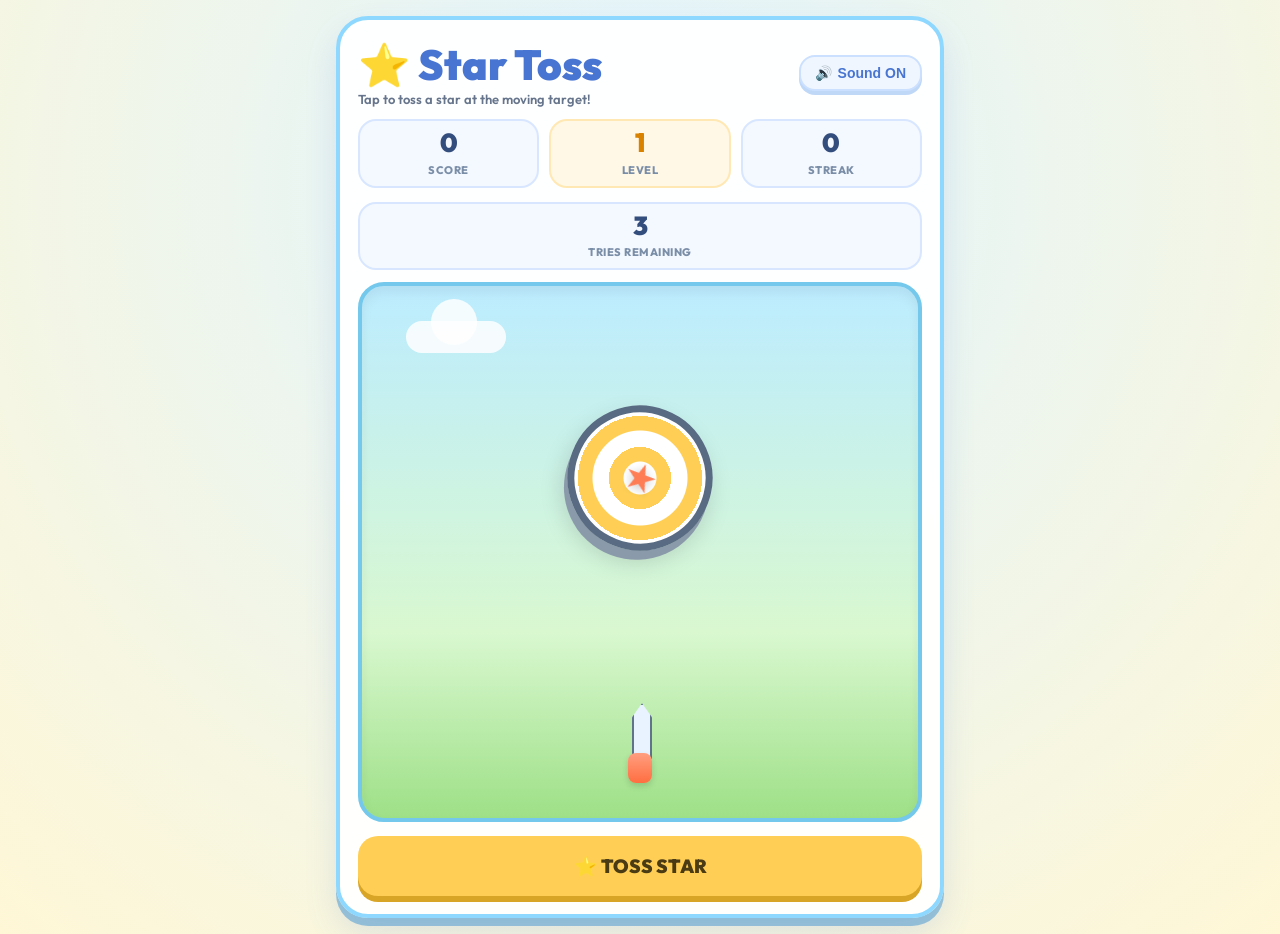
==== index.html @ 5b96fb93 "Add audio effects, background tones, leveling mechanics, and separate code into HTML, CSS, and JS fi" ====
<!DOCTYPE html>
<html lang="en">
<head>
  <meta charset="UTF-8">
  <meta name="viewport" content="width=device-width, initial-scale=1.0, maximum-scale=1.0, user-scalable=no">
  <title>Star Toss - Kids Arcade</title>
  <link rel="stylesheet" href="style.css">
</head>
<body>
  <main class="game">
    <section class="card" aria-label="Star Toss kids arcade game">
      <div class="header-top">
        <div class="title-group">
          <div class="title">⭐ Star Toss</div>
          <div class="subtitle">Tap to toss a star at the moving target!</div>
        </div>
        <button class="audio-btn" id="audioBtn" title="Toggle Sound">
          <span id="audioIcon">🔊</span>
          <span id="audioText">Sound ON</span>
        </button>
      </div>

      <div class="stats-grid">
        <div class="stat">
          <b id="score">0</b>
          <span>SCORE</span>
        </div>
        <div class="stat level-stat">
          <b id="level">1</b>
          <span>LEVEL</span>
        </div>
        <div class="stat">
          <b id="combo">0</b>
          <span>STREAK</span>
        </div>
      </div>

      <div class="stat" style="margin-bottom: 12px;">
        <b id="lives">3</b>
        <span>TRIES REMAINING</span>
      </div>

      <div class="arena" id="arena">
        <div class="cloud"></div>
        <div class="cloud two"></div>
        <div class="message" id="message">
          <h2>Ready? ⭐</h2>
          <p>Tap anywhere or press Space to toss!</p>
        </div>
        <div class="target" id="target" aria-label="Moving star target"></div>
        <div class="projectile" id="projectile"></div>
      </div>

      <div class="controls">
        <button class="btn throw-btn" id="throw">⭐ TOSS STAR</button>
        <button class="btn again-btn hidden" id="again">PLAY AGAIN 🚀</button>
      </div>
    </section>
  </main>

  <script src="script.js"></script>
</body>
</html>
---- style.css ----
@import url('https://fonts.googleapis.com/css2?family=Outfit:wght@400;600;800;900&display=swap');

* {
  box-sizing: border-box;
  -webkit-tap-highlight-color: transparent;
  user-select: none;
}

body {
  margin: 0;
  min-height: 100vh;
  font-family: 'Outfit', -apple-system, BlinkMacSystemFont, "Segoe UI", Roboto, sans-serif;
  background: radial-gradient(circle at 50% 20%, #e0f4ff 0%, #fff7d6 100%);
  display: flex;
  justify-content: center;
  align-items: center;
  color: #24324a;
  overflow-x: hidden;
}

.game {
  width: min(100%, 640px);
  min-height: 100vh;
  padding: 16px;
  display: flex;
  align-items: center;
}

.card {
  width: 100%;
  background: rgba(255, 255, 255, 0.95);
  backdrop-filter: blur(10px);
  border: 4px solid #8ed8ff;
  border-radius: 32px;
  padding: 18px;
  box-shadow: 0 16px 32px rgba(71, 117, 209, 0.15), 0 8px 0 #9bc6d8;
}

.header-top {
  display: flex;
  justify-content: space-between;
  align-items: center;
  margin-bottom: 12px;
}

.title-group {
  display: flex;
  flex-direction: column;
}

.title {
  font-size: clamp(26px, 7vw, 42px);
  font-weight: 900;
  color: #4775d1;
  text-shadow: 0 2px 0 rgba(255, 255, 255, 0.8);
  display: flex;
  align-items: center;
  gap: 8px;
}

.subtitle {
  font-size: 13px;
  font-weight: 600;
  color: #66758c;
}

.audio-btn {
  background: #f0f6ff;
  border: 2px solid #cbe0ff;
  border-radius: 16px;
  padding: 8px 14px;
  font-size: 14px;
  font-weight: 800;
  color: #4775d1;
  cursor: pointer;
  display: flex;
  align-items: center;
  gap: 6px;
  transition: all 0.2s ease;
  box-shadow: 0 4px 0 #c0d8f8;
}

.audio-btn:hover {
  transform: translateY(-1px);
  background: #e4f0ff;
}

.audio-btn:active {
  transform: translateY(2px);
  box-shadow: 0 1px 0 #c0d8f8;
}

.stats-grid {
  display: grid;
  grid-template-columns: repeat(3, 1fr);
  gap: 10px;
  margin-bottom: 14px;
}

.stat {
  background: #f4f8ff;
  border: 2px solid #d8e7ff;
  border-radius: 18px;
  padding: 8px 6px;
  text-align: center;
  transition: transform 0.15s ease;
}

.stat b {
  display: block;
  font-size: clamp(20px, 5vw, 26px);
  font-weight: 900;
  color: #334d7d;
  line-height: 1.1;
}

.stat span {
  font-size: 11px;
  font-weight: 800;
  color: #7b8ea8;
  letter-spacing: 0.5px;
}

.stat.level-stat {
  background: #fff8e6;
  border-color: #ffe8b3;
}
.stat.level-stat b {
  color: #d98200;
}

.arena {
  position: relative;
  overflow: hidden;
  height: min(65vh, 540px);
  min-height: 420px;
  border-radius: 26px;
  background: linear-gradient(180deg, #bcecff 0%, #d9f8d0 65%, #9ee087 100%);
  border: 4px solid #74c8eb;
  touch-action: none;
  box-shadow: inset 0 6px 12px rgba(0, 0, 0, 0.06);
}

.cloud {
  position: absolute;
  background: rgba(255, 255, 255, 0.85);
  border-radius: 50px;
  width: 100px;
  height: 32px;
  top: 35px;
  left: 8%;
  animation: floatCloud 14s infinite linear;
}

.cloud::after {
  content: '';
  position: absolute;
  width: 46px;
  height: 46px;
  border-radius: 50%;
  background: rgba(255, 255, 255, 0.85);
  left: 25px;
  top: -22px;
}

.cloud.two {
  top: 95px;
  left: auto;
  right: -20%;
  transform: scale(0.75);
  animation: floatCloud 20s infinite linear reverse;
}

@keyframes floatCloud {
  0% { transform: translateX(0); }
  50% { transform: translateX(30px); }
  100% { transform: translateX(0); }
}

.target {
  position: absolute;
  width: 145px;
  height: 145px;
  left: 50%;
  top: 36%;
  transform: translate(-50%, -50%);
  border-radius: 50%;
  background: repeating-radial-gradient(circle, #fff 0 16px, #ffcf55 17px 31px);
  border: 7px solid #596b82;
  box-shadow: 0 10px 0 #8a9aab, 0 12px 24px rgba(0,0,0,0.15);
  transition: border-color 0.3s ease;
}

.target::after {
  content: '★';
  position: absolute;
  left: 50%;
  top: 50%;
  transform: translate(-50%, -54%);
  font-size: 38px;
  color: #ff7d55;
  filter: drop-shadow(0 2px 4px rgba(0,0,0,0.2));
}

.projectile {
  position: absolute;
  width: 24px;
  height: 80px;
  left: 50%;
  bottom: 35px;
  transform: translateX(-50%);
  z-index: 5;
  transition: bottom 0.2s cubic-bezier(0.25, 0.9, 0.3, 1);
}

.projectile::before {
  content: '';
  position: absolute;
  top: 0;
  left: 4px;
  width: 16px;
  height: 52px;
  background: #e9f3ff;
  clip-path: polygon(50% 0, 100% 25%, 100% 100%, 0 100%, 0 25%);
  border: 2px solid #60738b;
}

.projectile::after {
  content: '';
  position: absolute;
  bottom: 0;
  left: 0;
  width: 24px;
  height: 30px;
  border-radius: 8px;
  background: linear-gradient(180deg, #ff9e80, #ff6e40);
  box-shadow: 0 3px 6px rgba(0,0,0,0.15);
}

.message {
  position: absolute;
  top: 20%;
  left: 50%;
  transform: translateX(-50%);
  text-align: center;
  width: 90%;
  z-index: 10;
  background: rgba(255, 255, 255, 0.92);
  padding: 16px 20px;
  border-radius: 20px;
  border: 3px solid #74c8eb;
  box-shadow: 0 10px 25px rgba(0,0,0,0.12);
  backdrop-filter: blur(4px);
}

.message h2 {
  font-size: clamp(24px, 6vw, 36px);
  margin: 0;
  color: #4775d1;
  font-weight: 900;
}

.message p {
  font-weight: 700;
  margin: 6px 0 0;
  color: #56667b;
  font-size: 15px;
}

.controls {
  display: flex;
  gap: 12px;
  margin-top: 14px;
}

button.btn {
  flex: 1;
  min-height: 60px;
  border: 0;
  border-radius: 20px;
  font-size: 19px;
  font-weight: 900;
  cursor: pointer;
  transition: all 0.15s ease;
  display: flex;
  align-items: center;
  justify-content: center;
  gap: 8px;
  font-family: inherit;
}

.throw-btn {
  background: #ffcf55;
  color: #4b3b14;
  box-shadow: 0 6px 0 #d9a526;
}

.throw-btn:hover {
  background: #ffd666;
}

.throw-btn:active {
  transform: translateY(3px);
  box-shadow: 0 3px 0 #d9a526;
}

.again-btn {
  background: #62d68d;
  color: #174229;
  box-shadow: 0 6px 0 #41a868;
}

.again-btn:hover {
  background: #73e09d;
}

.again-btn:active {
  transform: translateY(3px);
  box-shadow: 0 3px 0 #41a868;
}

.pop {
  position: absolute;
  font-size: 30px;
  font-weight: 900;
  color: #ff6e40;
  pointer-events: none;
  animation: popAnim 0.7s cubic-bezier(0.18, 0.89, 0.32, 1.28) forwards;
  z-index: 15;
  text-shadow: 0 2px 4px rgba(255,255,255,0.8);
}

.pop.level-up {
  color: #ff9800;
  font-size: 36px;
}

@keyframes popAnim {
  0% { opacity: 1; transform: translate(-50%, -50%) scale(0.5); }
  60% { opacity: 1; transform: translate(-50%, -80px) scale(1.2); }
  100% { opacity: 0; transform: translate(-50%, -120px) scale(1.0); }
}

.flash {
  animation: flashAnim 0.2s ease-out;
}

@keyframes flashAnim {
  0% { filter: brightness(1.8) drop-shadow(0 0 15px #ffe082); transform: translate(-50%, -50%) scale(1.08); }
  100% { filter: brightness(1) scale(1); }
}

.hidden {
  display: none !important;
}

@media (max-width: 420px) {
  .card {
    padding: 12px;
    border-radius: 24px;
  }
  .arena {
    min-height: 380px;
  }
  .target {
    width: 120px;
    height: 120px;
  }
  button.btn {
    min-height: 54px;
    font-size: 17px;
  }
}
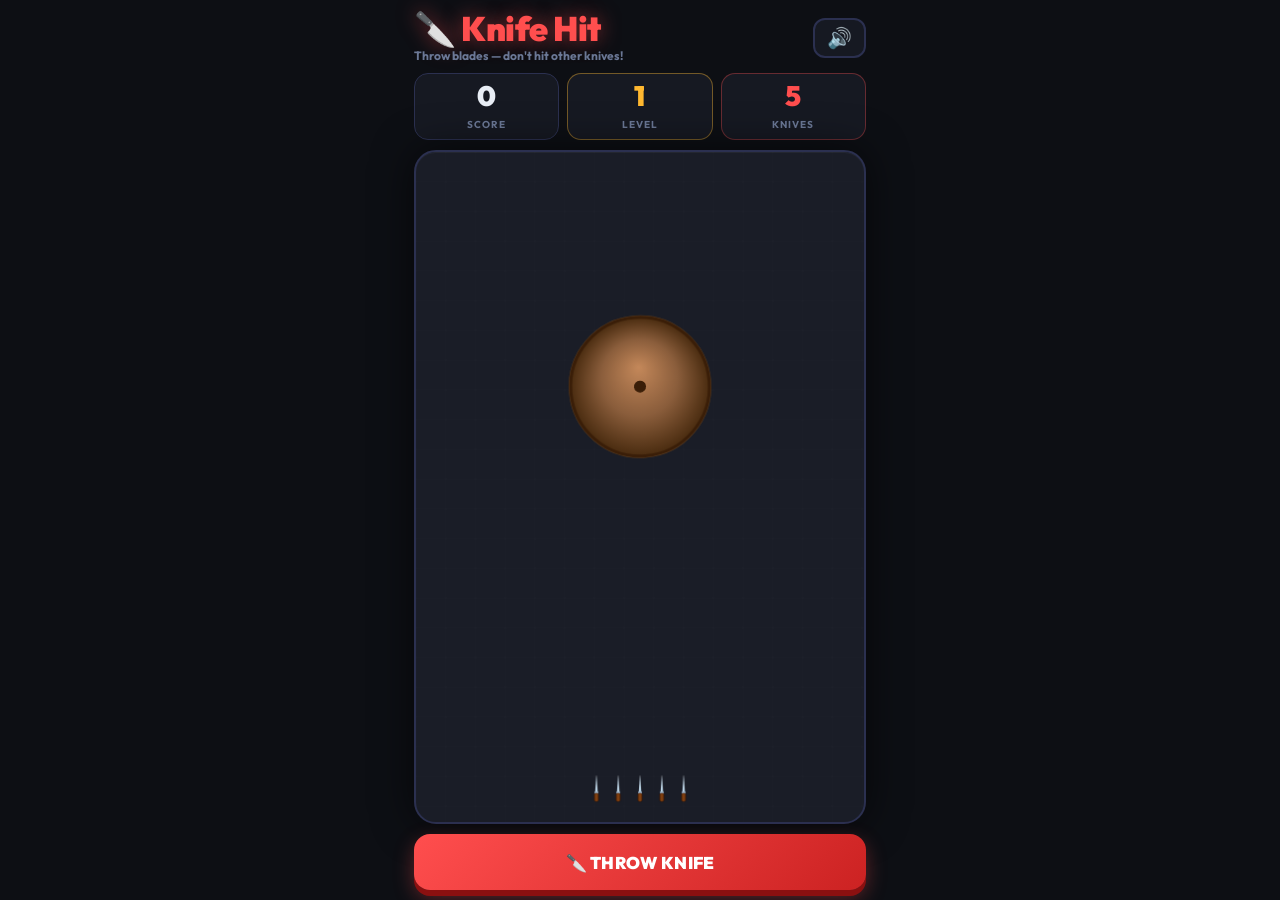
==== commit e40bafd4: "Redesign: Star Toss → Knife Hit — canvas game, knife mechanics, audio effects, dark theme" ====
--- a/index.html
+++ b/index.html
@@ -3,59 +3,56 @@
 <head>
   <meta charset="UTF-8">
   <meta name="viewport" content="width=device-width, initial-scale=1.0, maximum-scale=1.0, user-scalable=no">
-  <title>Star Toss - Kids Arcade</title>
+  <title>Knife Hit - Blade Thrower</title>
+  <meta name="description" content="Throw knives at the spinning log without hitting other knives. How many can you land?">
+  <link rel="preconnect" href="https://fonts.googleapis.com">
   <link rel="stylesheet" href="style.css">
 </head>
 <body>
-  <main class="game">
-    <section class="card" aria-label="Star Toss kids arcade game">
-      <div class="header-top">
-        <div class="title-group">
-          <div class="title">⭐ Star Toss</div>
-          <div class="subtitle">Tap to toss a star at the moving target!</div>
-        </div>
-        <button class="audio-btn" id="audioBtn" title="Toggle Sound">
-          <span id="audioIcon">🔊</span>
-          <span id="audioText">Sound ON</span>
-        </button>
+  <main class="game" id="gameRoot">
+
+    <!-- Header Bar -->
+    <header class="header-bar">
+      <div class="title-group">
+        <div class="title">🔪 Knife Hit</div>
+        <div class="subtitle">Throw blades — don't hit other knives!</div>
       </div>
+      <button class="audio-btn" id="audioBtn" title="Toggle Sound" aria-label="Toggle Sound">
+        <span id="audioIcon">🔊</span>
+      </button>
+    </header>
 
-      <div class="stats-grid">
-        <div class="stat">
-          <b id="score">0</b>
-          <span>SCORE</span>
-        </div>
-        <div class="stat level-stat">
-          <b id="level">1</b>
-          <span>LEVEL</span>
-        </div>
-        <div class="stat">
-          <b id="combo">0</b>
-          <span>STREAK</span>
-        </div>
+    <!-- Stats Row -->
+    <div class="stats-grid">
+      <div class="stat">
+        <b id="score">0</b>
+        <span>SCORE</span>
       </div>
+      <div class="stat level-stat">
+        <b id="level">1</b>
+        <span>LEVEL</span>
+      </div>
+      <div class="stat knives-stat">
+        <b id="knivesLeft">5</b>
+        <span>KNIVES</span>
+      </div>
+    </div>
 
-      <div class="stat" style="margin-bottom: 12px;">
-        <b id="lives">3</b>
-        <span>TRIES REMAINING</span>
-      </div>
+    <!-- Arena (Canvas) -->
+    <canvas id="arena" aria-label="Knife Hit game arena"></canvas>
 
-      <div class="arena" id="arena">
-        <div class="cloud"></div>
-        <div class="cloud two"></div>
-        <div class="message" id="message">
-          <h2>Ready? ⭐</h2>
-          <p>Tap anywhere or press Space to toss!</p>
-        </div>
-        <div class="target" id="target" aria-label="Moving star target"></div>
-        <div class="projectile" id="projectile"></div>
-      </div>
+    <!-- Overlay Message -->
+    <div class="message hidden" id="message">
+      <h2 id="msgTitle">Ready? 🔪</h2>
+      <p id="msgBody">Tap or press Space to throw!</p>
+      <button class="btn again-btn hidden" id="again">PLAY AGAIN ⚔️</button>
+    </div>
 
-      <div class="controls">
-        <button class="btn throw-btn" id="throw">⭐ TOSS STAR</button>
-        <button class="btn again-btn hidden" id="again">PLAY AGAIN 🚀</button>
-      </div>
-    </section>
+    <!-- Throw Button -->
+    <div class="controls">
+      <button class="btn throw-btn" id="throw">🔪 THROW KNIFE</button>
+    </div>
+
   </main>
 
   <script src="script.js"></script>
--- a/style.css
+++ b/style.css
@@ -1,373 +1,233 @@
-@import url('https://fonts.googleapis.com/css2?family=Outfit:wght@400;600;800;900&display=swap');
-
-* {
+@import url('https://fonts.googleapis.com/css2?family=Outfit:wght@400;700;900&display=swap');
+
+*, *::before, *::after {
   box-sizing: border-box;
   -webkit-tap-highlight-color: transparent;
   user-select: none;
 }
 
-body {
+:root {
+  --bg-dark:   #0d0f14;
+  --bg-card:   #161922;
+  --bg-arena:  #1a1d27;
+  --accent:    #ff4e4e;
+  --accent2:   #ffb830;
+  --gold:      #ffd700;
+  --silver:    #c0cfe4;
+  --text:      #e8edf5;
+  --muted:     #6b7896;
+  --border:    #2b3050;
+  --log-brown: #8B5E3C;
+  --log-light: #A8724A;
+  --log-dark:  #5C3D20;
+  --knife-blade: #d4e4f7;
+  --knife-edge:  #a0c0e0;
+  --knife-handle:#8B4513;
+}
+
+html, body {
   margin: 0;
-  min-height: 100vh;
-  font-family: 'Outfit', -apple-system, BlinkMacSystemFont, "Segoe UI", Roboto, sans-serif;
-  background: radial-gradient(circle at 50% 20%, #e0f4ff 0%, #fff7d6 100%);
-  display: flex;
-  justify-content: center;
+  padding: 0;
+  height: 100%;
+  background: var(--bg-dark);
+  font-family: 'Outfit', system-ui, sans-serif;
+  color: var(--text);
+  overflow: hidden;
+}
+
+.game {
+  display: flex;
+  flex-direction: column;
   align-items: center;
-  color: #24324a;
-  overflow-x: hidden;
-}
-
-.game {
-  width: min(100%, 640px);
-  min-height: 100vh;
-  padding: 16px;
-  display: flex;
-  align-items: center;
-}
-
-.card {
-  width: 100%;
-  background: rgba(255, 255, 255, 0.95);
-  backdrop-filter: blur(10px);
-  border: 4px solid #8ed8ff;
-  border-radius: 32px;
-  padding: 18px;
-  box-shadow: 0 16px 32px rgba(71, 117, 209, 0.15), 0 8px 0 #9bc6d8;
-}
-
-.header-top {
+  width: 100%;
+  max-width: 480px;
+  height: 100dvh;
+  margin: 0 auto;
+  padding: 12px 14px 10px;
+  gap: 10px;
+  position: relative;
+}
+
+/* ── Header ─────────────────────────────── */
+.header-bar {
+  width: 100%;
   display: flex;
   justify-content: space-between;
   align-items: center;
-  margin-bottom: 12px;
-}
-
-.title-group {
-  display: flex;
-  flex-direction: column;
-}
+  flex-shrink: 0;
+}
+
+.title-group { display: flex; flex-direction: column; }
 
 .title {
-  font-size: clamp(26px, 7vw, 42px);
-  font-weight: 900;
-  color: #4775d1;
-  text-shadow: 0 2px 0 rgba(255, 255, 255, 0.8);
-  display: flex;
-  align-items: center;
-  gap: 8px;
+  font-size: clamp(22px, 6vw, 34px);
+  font-weight: 900;
+  color: var(--accent);
+  letter-spacing: -0.5px;
+  text-shadow: 0 0 20px rgba(255,78,78,0.5);
+  line-height: 1;
 }
 
 .subtitle {
-  font-size: 13px;
-  font-weight: 600;
-  color: #66758c;
+  font-size: 12px;
+  font-weight: 700;
+  color: var(--muted);
+  margin-top: 2px;
 }
 
 .audio-btn {
-  background: #f0f6ff;
-  border: 2px solid #cbe0ff;
-  border-radius: 16px;
-  padding: 8px 14px;
-  font-size: 14px;
-  font-weight: 800;
-  color: #4775d1;
+  background: var(--bg-card);
+  border: 2px solid var(--border);
+  border-radius: 12px;
+  padding: 8px 12px;
+  font-size: 20px;
   cursor: pointer;
-  display: flex;
-  align-items: center;
-  gap: 6px;
-  transition: all 0.2s ease;
-  box-shadow: 0 4px 0 #c0d8f8;
-}
-
-.audio-btn:hover {
-  transform: translateY(-1px);
-  background: #e4f0ff;
-}
-
-.audio-btn:active {
-  transform: translateY(2px);
-  box-shadow: 0 1px 0 #c0d8f8;
-}
-
+  color: var(--text);
+  transition: all 0.15s;
+  line-height: 1;
+  flex-shrink: 0;
+}
+.audio-btn:hover { border-color: var(--accent); transform: scale(1.05); }
+.audio-btn:active { transform: scale(0.95); }
+
+/* ── Stats ───────────────────────────────── */
 .stats-grid {
   display: grid;
   grid-template-columns: repeat(3, 1fr);
-  gap: 10px;
-  margin-bottom: 14px;
+  gap: 8px;
+  width: 100%;
+  flex-shrink: 0;
 }
 
 .stat {
-  background: #f4f8ff;
-  border: 2px solid #d8e7ff;
-  border-radius: 18px;
-  padding: 8px 6px;
+  background: var(--bg-card);
+  border: 1.5px solid var(--border);
+  border-radius: 14px;
+  padding: 7px 4px;
   text-align: center;
-  transition: transform 0.15s ease;
 }
 
 .stat b {
   display: block;
-  font-size: clamp(20px, 5vw, 26px);
-  font-weight: 900;
-  color: #334d7d;
+  font-size: clamp(20px, 5vw, 28px);
+  font-weight: 900;
+  color: var(--text);
   line-height: 1.1;
+  transition: transform 0.1s;
 }
 
 .stat span {
-  font-size: 11px;
-  font-weight: 800;
-  color: #7b8ea8;
-  letter-spacing: 0.5px;
-}
-
-.stat.level-stat {
-  background: #fff8e6;
-  border-color: #ffe8b3;
-}
-.stat.level-stat b {
-  color: #d98200;
-}
-
-.arena {
-  position: relative;
-  overflow: hidden;
-  height: min(65vh, 540px);
-  min-height: 420px;
-  border-radius: 26px;
-  background: linear-gradient(180deg, #bcecff 0%, #d9f8d0 65%, #9ee087 100%);
-  border: 4px solid #74c8eb;
+  font-size: 10px;
+  font-weight: 700;
+  color: var(--muted);
+  letter-spacing: 1px;
+  text-transform: uppercase;
+}
+
+.level-stat { border-color: rgba(255,184,48,0.4); }
+.level-stat b { color: var(--accent2); }
+
+.knives-stat { border-color: rgba(255,78,78,0.35); }
+.knives-stat b { color: var(--accent); }
+
+/* ── Canvas Arena ────────────────────────── */
+#arena {
+  width: 100%;
+  flex: 1;
+  border-radius: 22px;
+  border: 2px solid var(--border);
+  background: var(--bg-arena);
+  display: block;
+  cursor: crosshair;
+  box-shadow: 0 0 40px rgba(0,0,0,0.6), inset 0 1px 0 rgba(255,255,255,0.04);
   touch-action: none;
-  box-shadow: inset 0 6px 12px rgba(0, 0, 0, 0.06);
-}
-
-.cloud {
-  position: absolute;
-  background: rgba(255, 255, 255, 0.85);
-  border-radius: 50px;
-  width: 100px;
-  height: 32px;
-  top: 35px;
-  left: 8%;
-  animation: floatCloud 14s infinite linear;
-}
-
-.cloud::after {
-  content: '';
-  position: absolute;
-  width: 46px;
-  height: 46px;
-  border-radius: 50%;
-  background: rgba(255, 255, 255, 0.85);
-  left: 25px;
-  top: -22px;
-}
-
-.cloud.two {
-  top: 95px;
-  left: auto;
-  right: -20%;
-  transform: scale(0.75);
-  animation: floatCloud 20s infinite linear reverse;
-}
-
-@keyframes floatCloud {
-  0% { transform: translateX(0); }
-  50% { transform: translateX(30px); }
-  100% { transform: translateX(0); }
-}
-
-.target {
-  position: absolute;
-  width: 145px;
-  height: 145px;
-  left: 50%;
-  top: 36%;
-  transform: translate(-50%, -50%);
-  border-radius: 50%;
-  background: repeating-radial-gradient(circle, #fff 0 16px, #ffcf55 17px 31px);
-  border: 7px solid #596b82;
-  box-shadow: 0 10px 0 #8a9aab, 0 12px 24px rgba(0,0,0,0.15);
-  transition: border-color 0.3s ease;
-}
-
-.target::after {
-  content: '★';
-  position: absolute;
-  left: 50%;
-  top: 50%;
-  transform: translate(-50%, -54%);
-  font-size: 38px;
-  color: #ff7d55;
-  filter: drop-shadow(0 2px 4px rgba(0,0,0,0.2));
-}
-
-.projectile {
-  position: absolute;
-  width: 24px;
-  height: 80px;
-  left: 50%;
-  bottom: 35px;
-  transform: translateX(-50%);
-  z-index: 5;
-  transition: bottom 0.2s cubic-bezier(0.25, 0.9, 0.3, 1);
-}
-
-.projectile::before {
-  content: '';
-  position: absolute;
-  top: 0;
-  left: 4px;
-  width: 16px;
-  height: 52px;
-  background: #e9f3ff;
-  clip-path: polygon(50% 0, 100% 25%, 100% 100%, 0 100%, 0 25%);
-  border: 2px solid #60738b;
-}
-
-.projectile::after {
-  content: '';
-  position: absolute;
-  bottom: 0;
-  left: 0;
-  width: 24px;
-  height: 30px;
-  border-radius: 8px;
-  background: linear-gradient(180deg, #ff9e80, #ff6e40);
-  box-shadow: 0 3px 6px rgba(0,0,0,0.15);
-}
-
+  min-height: 0;
+}
+
+/* ── Overlay Message ─────────────────────── */
 .message {
   position: absolute;
-  top: 20%;
+  top: 50%;
   left: 50%;
-  transform: translateX(-50%);
+  transform: translate(-50%, -50%);
+  z-index: 20;
+  background: rgba(13,15,20,0.92);
+  border: 2px solid var(--border);
+  border-radius: 20px;
+  padding: 24px 28px;
   text-align: center;
-  width: 90%;
-  z-index: 10;
-  background: rgba(255, 255, 255, 0.92);
-  padding: 16px 20px;
-  border-radius: 20px;
-  border: 3px solid #74c8eb;
-  box-shadow: 0 10px 25px rgba(0,0,0,0.12);
-  backdrop-filter: blur(4px);
+  min-width: 220px;
+  backdrop-filter: blur(8px);
+  box-shadow: 0 20px 60px rgba(0,0,0,0.8);
 }
 
 .message h2 {
-  font-size: clamp(24px, 6vw, 36px);
-  margin: 0;
-  color: #4775d1;
-  font-weight: 900;
+  font-size: clamp(22px, 6vw, 32px);
+  font-weight: 900;
+  color: var(--accent);
+  margin: 0 0 8px;
+  text-shadow: 0 0 20px rgba(255,78,78,0.4);
 }
 
 .message p {
+  font-size: 14px;
   font-weight: 700;
-  margin: 6px 0 0;
-  color: #56667b;
-  font-size: 15px;
-}
-
+  color: var(--muted);
+  margin: 0 0 18px;
+}
+
+/* ── Buttons ─────────────────────────────── */
 .controls {
-  display: flex;
-  gap: 12px;
-  margin-top: 14px;
-}
-
-button.btn {
+  width: 100%;
+  display: flex;
+  gap: 10px;
+  flex-shrink: 0;
+}
+
+.btn {
   flex: 1;
-  min-height: 60px;
+  min-height: 56px;
   border: 0;
-  border-radius: 20px;
-  font-size: 19px;
+  border-radius: 16px;
+  font-size: 17px;
   font-weight: 900;
   cursor: pointer;
-  transition: all 0.15s ease;
   display: flex;
   align-items: center;
   justify-content: center;
   gap: 8px;
   font-family: inherit;
+  transition: all 0.12s;
+  letter-spacing: 0.3px;
 }
 
 .throw-btn {
-  background: #ffcf55;
-  color: #4b3b14;
-  box-shadow: 0 6px 0 #d9a526;
-}
-
-.throw-btn:hover {
-  background: #ffd666;
-}
-
-.throw-btn:active {
-  transform: translateY(3px);
-  box-shadow: 0 3px 0 #d9a526;
-}
+  background: linear-gradient(135deg, #ff4e4e 0%, #cc2222 100%);
+  color: #fff;
+  box-shadow: 0 6px 0 #8b1010, 0 8px 20px rgba(255,78,78,0.35);
+}
+.throw-btn:hover { background: linear-gradient(135deg, #ff6666 0%, #dd3333 100%); }
+.throw-btn:active { transform: translateY(4px); box-shadow: 0 2px 0 #8b1010; }
 
 .again-btn {
-  background: #62d68d;
-  color: #174229;
-  box-shadow: 0 6px 0 #41a868;
-}
-
-.again-btn:hover {
-  background: #73e09d;
-}
-
-.again-btn:active {
-  transform: translateY(3px);
-  box-shadow: 0 3px 0 #41a868;
-}
-
-.pop {
-  position: absolute;
-  font-size: 30px;
-  font-weight: 900;
-  color: #ff6e40;
-  pointer-events: none;
-  animation: popAnim 0.7s cubic-bezier(0.18, 0.89, 0.32, 1.28) forwards;
-  z-index: 15;
-  text-shadow: 0 2px 4px rgba(255,255,255,0.8);
-}
-
-.pop.level-up {
-  color: #ff9800;
-  font-size: 36px;
-}
-
-@keyframes popAnim {
-  0% { opacity: 1; transform: translate(-50%, -50%) scale(0.5); }
-  60% { opacity: 1; transform: translate(-50%, -80px) scale(1.2); }
-  100% { opacity: 0; transform: translate(-50%, -120px) scale(1.0); }
-}
-
-.flash {
-  animation: flashAnim 0.2s ease-out;
-}
-
-@keyframes flashAnim {
-  0% { filter: brightness(1.8) drop-shadow(0 0 15px #ffe082); transform: translate(-50%, -50%) scale(1.08); }
-  100% { filter: brightness(1) scale(1); }
-}
-
-.hidden {
-  display: none !important;
-}
-
-@media (max-width: 420px) {
-  .card {
-    padding: 12px;
-    border-radius: 24px;
-  }
-  .arena {
-    min-height: 380px;
-  }
-  .target {
-    width: 120px;
-    height: 120px;
-  }
-  button.btn {
-    min-height: 54px;
-    font-size: 17px;
-  }
-}
+  background: linear-gradient(135deg, #ffb830 0%, #dd8f00 100%);
+  color: #1a0d00;
+  box-shadow: 0 6px 0 #996000, 0 8px 20px rgba(255,184,48,0.3);
+  margin-top: 4px;
+  width: 100%;
+}
+.again-btn:hover { background: linear-gradient(135deg, #ffc848 0%, #eea000 100%); }
+.again-btn:active { transform: translateY(3px); box-shadow: 0 2px 0 #996000; }
+
+.hidden { display: none !important; }
+
+/* ── Responsive ──────────────────────────── */
+@media (max-height: 650px) {
+  .subtitle { display: none; }
+  .game { padding: 8px 10px 8px; gap: 6px; }
+  .btn { min-height: 48px; font-size: 15px; }
+}
+
+@media (prefers-reduced-motion: reduce) {
+  * { animation-duration: 0.01ms !important; transition-duration: 0.01ms !important; }
+}
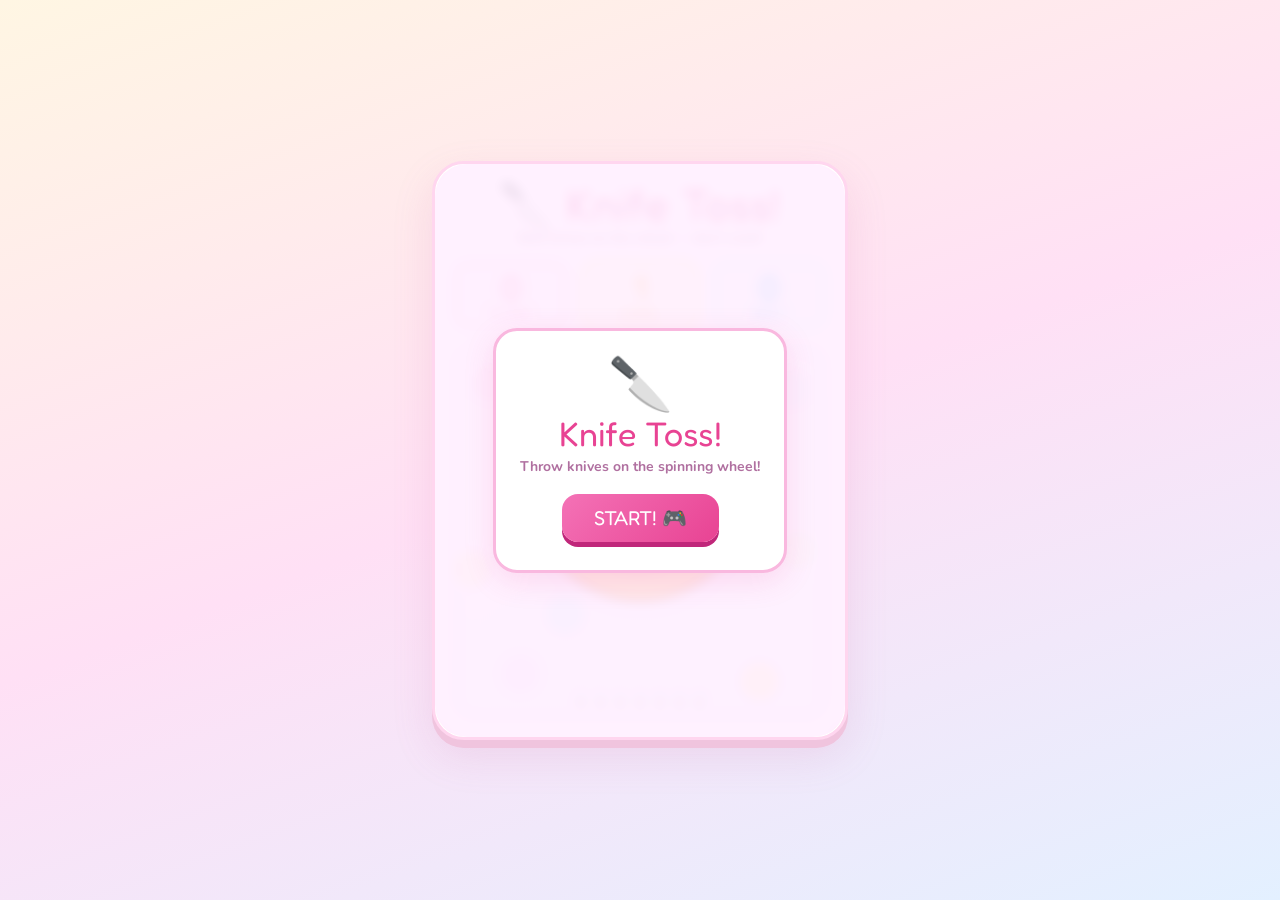
==== commit 8dff1202: "Knife Toss: child-friendly UI, knives stick to wheel circumference, no sound button, bright pastel t" ====
--- a/index.html
+++ b/index.html
@@ -3,58 +3,56 @@
 <head>
   <meta charset="UTF-8">
   <meta name="viewport" content="width=device-width, initial-scale=1.0, maximum-scale=1.0, user-scalable=no">
-  <title>Knife Hit - Blade Thrower</title>
-  <meta name="description" content="Throw knives at the spinning log without hitting other knives. How many can you land?">
+  <title>Knife Toss! 🔪</title>
+  <meta name="description" content="Throw knives onto the spinning wheel without hitting the others!">
   <link rel="preconnect" href="https://fonts.googleapis.com">
+  <link href="https://fonts.googleapis.com/css2?family=Fredoka+One&family=Nunito:wght@700;900&display=swap" rel="stylesheet">
   <link rel="stylesheet" href="style.css">
 </head>
 <body>
-  <main class="game" id="gameRoot">
+  <div class="page">
 
-    <!-- Header Bar -->
-    <header class="header-bar">
-      <div class="title-group">
-        <div class="title">🔪 Knife Hit</div>
-        <div class="subtitle">Throw blades — don't hit other knives!</div>
+    <div class="card">
+      <!-- Title -->
+      <div class="title-row">
+        <div class="title">🔪 Knife Toss!</div>
+        <div class="subtitle">Stick knives on the wheel — don't crash!</div>
       </div>
-      <button class="audio-btn" id="audioBtn" title="Toggle Sound" aria-label="Toggle Sound">
-        <span id="audioIcon">🔊</span>
-      </button>
-    </header>
 
-    <!-- Stats Row -->
-    <div class="stats-grid">
-      <div class="stat">
-        <b id="score">0</b>
-        <span>SCORE</span>
+      <!-- Stats -->
+      <div class="stats-row">
+        <div class="stat-box score-box">
+          <div class="stat-val" id="score">0</div>
+          <div class="stat-lbl">SCORE</div>
+        </div>
+        <div class="stat-box level-box">
+          <div class="stat-val" id="level">1</div>
+          <div class="stat-lbl">LEVEL</div>
+        </div>
+        <div class="stat-box best-box">
+          <div class="stat-val" id="best">0</div>
+          <div class="stat-lbl">BEST</div>
+        </div>
       </div>
-      <div class="stat level-stat">
-        <b id="level">1</b>
-        <span>LEVEL</span>
+
+      <!-- Game Canvas -->
+      <canvas id="arena"></canvas>
+
+      <!-- Message overlay -->
+      <div class="overlay hidden" id="overlay">
+        <div class="overlay-box">
+          <div class="overlay-emoji" id="overlayEmoji">🎉</div>
+          <div class="overlay-title" id="overlayTitle">Ready!</div>
+          <div class="overlay-sub"  id="overlaySub">Tap to start!</div>
+          <button class="play-btn" id="playBtn">PLAY! 🎮</button>
+        </div>
       </div>
-      <div class="stat knives-stat">
-        <b id="knivesLeft">5</b>
-        <span>KNIVES</span>
-      </div>
+
+      <!-- Throw button -->
+      <button class="throw-btn" id="throwBtn">🔪 THROW!</button>
     </div>
 
-    <!-- Arena (Canvas) -->
-    <canvas id="arena" aria-label="Knife Hit game arena"></canvas>
-
-    <!-- Overlay Message -->
-    <div class="message hidden" id="message">
-      <h2 id="msgTitle">Ready? 🔪</h2>
-      <p id="msgBody">Tap or press Space to throw!</p>
-      <button class="btn again-btn hidden" id="again">PLAY AGAIN ⚔️</button>
-    </div>
-
-    <!-- Throw Button -->
-    <div class="controls">
-      <button class="btn throw-btn" id="throw">🔪 THROW KNIFE</button>
-    </div>
-
-  </main>
-
+  </div>
   <script src="script.js"></script>
 </body>
 </html>
--- a/style.css
+++ b/style.css
@@ -1,4 +1,4 @@
-@import url('https://fonts.googleapis.com/css2?family=Outfit:wght@400;700;900&display=swap');
+@import url('https://fonts.googleapis.com/css2?family=Fredoka+One&family=Nunito:wght@700;900&display=swap');
 
 *, *::before, *::after {
   box-sizing: border-box;
@@ -6,228 +6,194 @@
   user-select: none;
 }
 
-:root {
-  --bg-dark:   #0d0f14;
-  --bg-card:   #161922;
-  --bg-arena:  #1a1d27;
-  --accent:    #ff4e4e;
-  --accent2:   #ffb830;
-  --gold:      #ffd700;
-  --silver:    #c0cfe4;
-  --text:      #e8edf5;
-  --muted:     #6b7896;
-  --border:    #2b3050;
-  --log-brown: #8B5E3C;
-  --log-light: #A8724A;
-  --log-dark:  #5C3D20;
-  --knife-blade: #d4e4f7;
-  --knife-edge:  #a0c0e0;
-  --knife-handle:#8B4513;
+body {
+  margin: 0;
+  min-height: 100dvh;
+  background: linear-gradient(160deg, #fff6e3 0%, #ffe0f5 50%, #e3f0ff 100%);
+  display: flex;
+  align-items: center;
+  justify-content: center;
+  font-family: 'Nunito', 'Fredoka One', sans-serif;
 }
 
-html, body {
-  margin: 0;
-  padding: 0;
-  height: 100%;
-  background: var(--bg-dark);
-  font-family: 'Outfit', system-ui, sans-serif;
-  color: var(--text);
-  overflow: hidden;
+.page {
+  width: 100%;
+  max-width: 440px;
+  min-height: 100dvh;
+  display: flex;
+  align-items: center;
+  justify-content: center;
+  padding: 12px;
 }
 
-.game {
+.card {
+  width: 100%;
+  background: #ffffff;
+  border-radius: 32px;
+  padding: 18px 16px 16px;
+  box-shadow: 0 8px 0 #f0c4de, 0 16px 40px rgba(200, 100, 160, 0.15);
+  border: 3px solid #ffd6ef;
   display: flex;
   flex-direction: column;
-  align-items: center;
-  width: 100%;
-  max-width: 480px;
-  height: 100dvh;
-  margin: 0 auto;
-  padding: 12px 14px 10px;
-  gap: 10px;
+  gap: 12px;
   position: relative;
 }
 
-/* ── Header ─────────────────────────────── */
-.header-bar {
-  width: 100%;
-  display: flex;
-  justify-content: space-between;
-  align-items: center;
-  flex-shrink: 0;
+/* ── Title ─────────────────────────────── */
+.title-row {
+  text-align: center;
 }
 
-.title-group { display: flex; flex-direction: column; }
-
 .title {
-  font-size: clamp(22px, 6vw, 34px);
-  font-weight: 900;
-  color: var(--accent);
-  letter-spacing: -0.5px;
-  text-shadow: 0 0 20px rgba(255,78,78,0.5);
+  font-family: 'Fredoka One', cursive;
+  font-size: clamp(28px, 8vw, 44px);
+  color: #e84393;
   line-height: 1;
+  letter-spacing: 0.5px;
+  text-shadow: 0 3px 0 rgba(232, 67, 147, 0.18);
 }
 
 .subtitle {
-  font-size: 12px;
+  font-size: 13px;
   font-weight: 700;
-  color: var(--muted);
-  margin-top: 2px;
+  color: #b070a0;
+  margin-top: 3px;
 }
 
-.audio-btn {
-  background: var(--bg-card);
-  border: 2px solid var(--border);
-  border-radius: 12px;
-  padding: 8px 12px;
-  font-size: 20px;
-  cursor: pointer;
-  color: var(--text);
-  transition: all 0.15s;
-  line-height: 1;
-  flex-shrink: 0;
-}
-.audio-btn:hover { border-color: var(--accent); transform: scale(1.05); }
-.audio-btn:active { transform: scale(0.95); }
-
-/* ── Stats ───────────────────────────────── */
-.stats-grid {
+/* ── Stats ─────────────────────────────── */
+.stats-row {
   display: grid;
   grid-template-columns: repeat(3, 1fr);
-  gap: 8px;
-  width: 100%;
-  flex-shrink: 0;
+  gap: 10px;
 }
 
-.stat {
-  background: var(--bg-card);
-  border: 1.5px solid var(--border);
-  border-radius: 14px;
-  padding: 7px 4px;
+.stat-box {
+  border-radius: 18px;
+  padding: 10px 6px 8px;
   text-align: center;
 }
 
-.stat b {
-  display: block;
-  font-size: clamp(20px, 5vw, 28px);
-  font-weight: 900;
-  color: var(--text);
-  line-height: 1.1;
-  transition: transform 0.1s;
+.stat-val {
+  font-family: 'Fredoka One', cursive;
+  font-size: clamp(24px, 7vw, 34px);
+  line-height: 1;
+  transition: transform 0.15s;
 }
 
-.stat span {
+.stat-lbl {
   font-size: 10px;
-  font-weight: 700;
-  color: var(--muted);
-  letter-spacing: 1px;
-  text-transform: uppercase;
+  font-weight: 900;
+  letter-spacing: 1.2px;
+  margin-top: 2px;
+  opacity: 0.75;
 }
 
-.level-stat { border-color: rgba(255,184,48,0.4); }
-.level-stat b { color: var(--accent2); }
+.score-box { background: #fff0f8; border: 2.5px solid #f9b8df; }
+.score-box .stat-val { color: #e84393; }
+.score-box .stat-lbl { color: #e84393; }
 
-.knives-stat { border-color: rgba(255,78,78,0.35); }
-.knives-stat b { color: var(--accent); }
+.level-box { background: #fffbe6; border: 2.5px solid #ffe082; }
+.level-box .stat-val { color: #f59e0b; }
+.level-box .stat-lbl { color: #f59e0b; }
 
-/* ── Canvas Arena ────────────────────────── */
+.best-box  { background: #f0f9ff; border: 2.5px solid #bae6fd; }
+.best-box  .stat-val { color: #0ea5e9; }
+.best-box  .stat-lbl { color: #0ea5e9; }
+
+/* ── Canvas ────────────────────────────── */
 #arena {
   width: 100%;
-  flex: 1;
-  border-radius: 22px;
-  border: 2px solid var(--border);
-  background: var(--bg-arena);
+  aspect-ratio: 1 / 1;
+  border-radius: 24px;
+  background: linear-gradient(145deg, #fef9ff 0%, #f0f8ff 100%);
+  border: 2.5px solid #e8d0f8;
   display: block;
-  cursor: crosshair;
-  box-shadow: 0 0 40px rgba(0,0,0,0.6), inset 0 1px 0 rgba(255,255,255,0.04);
   touch-action: none;
-  min-height: 0;
+  box-shadow: inset 0 4px 14px rgba(200, 150, 220, 0.1);
 }
 
-/* ── Overlay Message ─────────────────────── */
-.message {
+/* ── Overlay ───────────────────────────── */
+.overlay {
   position: absolute;
-  top: 50%;
-  left: 50%;
-  transform: translate(-50%, -50%);
-  z-index: 20;
-  background: rgba(13,15,20,0.92);
-  border: 2px solid var(--border);
-  border-radius: 20px;
-  padding: 24px 28px;
-  text-align: center;
-  min-width: 220px;
-  backdrop-filter: blur(8px);
-  box-shadow: 0 20px 60px rgba(0,0,0,0.8);
-}
-
-.message h2 {
-  font-size: clamp(22px, 6vw, 32px);
-  font-weight: 900;
-  color: var(--accent);
-  margin: 0 0 8px;
-  text-shadow: 0 0 20px rgba(255,78,78,0.4);
-}
-
-.message p {
-  font-size: 14px;
-  font-weight: 700;
-  color: var(--muted);
-  margin: 0 0 18px;
-}
-
-/* ── Buttons ─────────────────────────────── */
-.controls {
-  width: 100%;
-  display: flex;
-  gap: 10px;
-  flex-shrink: 0;
-}
-
-.btn {
-  flex: 1;
-  min-height: 56px;
-  border: 0;
-  border-radius: 16px;
-  font-size: 17px;
-  font-weight: 900;
-  cursor: pointer;
+  inset: 0;
+  border-radius: 32px;
+  background: rgba(255, 240, 255, 0.88);
+  backdrop-filter: blur(6px);
   display: flex;
   align-items: center;
   justify-content: center;
-  gap: 8px;
-  font-family: inherit;
-  transition: all 0.12s;
-  letter-spacing: 0.3px;
+  z-index: 20;
 }
 
+.overlay-box {
+  text-align: center;
+  padding: 28px 24px;
+  background: #fff;
+  border-radius: 24px;
+  border: 3px solid #f9b8df;
+  box-shadow: 0 8px 30px rgba(232, 67, 147, 0.15);
+  max-width: 78%;
+}
+
+.overlay-emoji {
+  font-size: 52px;
+  line-height: 1;
+  margin-bottom: 6px;
+}
+
+.overlay-title {
+  font-family: 'Fredoka One', cursive;
+  font-size: clamp(24px, 6vw, 34px);
+  color: #e84393;
+  line-height: 1;
+  margin-bottom: 6px;
+}
+
+.overlay-sub {
+  font-size: 14px;
+  font-weight: 700;
+  color: #b070a0;
+  margin-bottom: 18px;
+}
+
+.play-btn {
+  background: linear-gradient(135deg, #f472b6, #e84393);
+  color: #fff;
+  border: none;
+  border-radius: 16px;
+  padding: 12px 32px;
+  font-family: 'Fredoka One', cursive;
+  font-size: 20px;
+  cursor: pointer;
+  box-shadow: 0 5px 0 #c0277a;
+  transition: all 0.12s;
+  display: inline-block;
+}
+.play-btn:active { transform: translateY(3px); box-shadow: 0 2px 0 #c0277a; }
+
+/* ── Throw Button ──────────────────────── */
 .throw-btn {
-  background: linear-gradient(135deg, #ff4e4e 0%, #cc2222 100%);
+  width: 100%;
+  min-height: 62px;
+  border: none;
+  border-radius: 20px;
+  background: linear-gradient(135deg, #f472b6 0%, #e84393 100%);
   color: #fff;
-  box-shadow: 0 6px 0 #8b1010, 0 8px 20px rgba(255,78,78,0.35);
+  font-family: 'Fredoka One', cursive;
+  font-size: 24px;
+  cursor: pointer;
+  box-shadow: 0 6px 0 #c0277a, 0 10px 24px rgba(232,67,147,0.28);
+  transition: all 0.12s;
+  letter-spacing: 0.5px;
 }
-.throw-btn:hover { background: linear-gradient(135deg, #ff6666 0%, #dd3333 100%); }
-.throw-btn:active { transform: translateY(4px); box-shadow: 0 2px 0 #8b1010; }
-
-.again-btn {
-  background: linear-gradient(135deg, #ffb830 0%, #dd8f00 100%);
-  color: #1a0d00;
-  box-shadow: 0 6px 0 #996000, 0 8px 20px rgba(255,184,48,0.3);
-  margin-top: 4px;
-  width: 100%;
-}
-.again-btn:hover { background: linear-gradient(135deg, #ffc848 0%, #eea000 100%); }
-.again-btn:active { transform: translateY(3px); box-shadow: 0 2px 0 #996000; }
+.throw-btn:hover { background: linear-gradient(135deg, #f78dc0 0%, #f0569d 100%); }
+.throw-btn:active { transform: translateY(4px); box-shadow: 0 2px 0 #c0277a; }
 
 .hidden { display: none !important; }
 
-/* ── Responsive ──────────────────────────── */
-@media (max-height: 650px) {
-  .subtitle { display: none; }
-  .game { padding: 8px 10px 8px; gap: 6px; }
-  .btn { min-height: 48px; font-size: 15px; }
+/* ── Responsive ────────────────────────── */
+@media (max-height: 700px) {
+  .card { gap: 8px; padding: 14px 12px 12px; }
+  .throw-btn { min-height: 52px; font-size: 20px; }
+  .title { font-size: 28px; }
 }
-
-@media (prefers-reduced-motion: reduce) {
-  * { animation-duration: 0.01ms !important; transition-duration: 0.01ms !important; }
-}
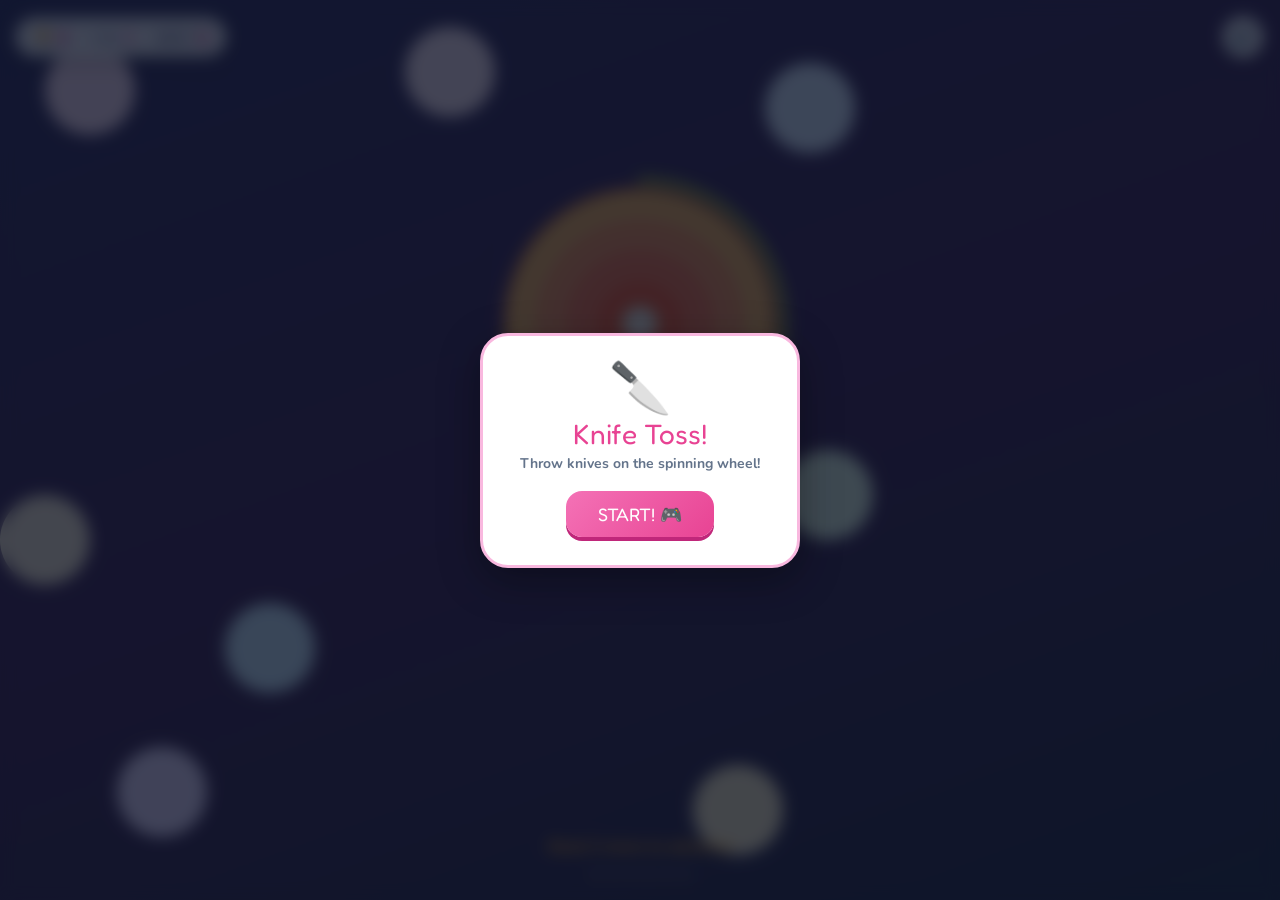
==== commit 4a552b43: "Convert playfield to edge-to-edge fullscreen canvas with minimalist floating score HUD pill" ====
--- a/index.html
+++ b/index.html
@@ -4,55 +4,43 @@
   <meta charset="UTF-8">
   <meta name="viewport" content="width=device-width, initial-scale=1.0, maximum-scale=1.0, user-scalable=no">
   <title>Knife Toss! 🔪</title>
-  <meta name="description" content="Throw knives onto the spinning wheel without hitting the others!">
+  <meta name="description" content="Throw knives onto the spinning wheel without hitting others!">
   <link rel="preconnect" href="https://fonts.googleapis.com">
   <link href="https://fonts.googleapis.com/css2?family=Fredoka+One&family=Nunito:wght@700;900&display=swap" rel="stylesheet">
   <link rel="stylesheet" href="style.css">
 </head>
 <body>
-  <div class="page">
 
-    <div class="card">
-      <!-- Title -->
-      <div class="title-row">
-        <div class="title">🔪 Knife Toss!</div>
-        <div class="subtitle">Stick knives on the wheel — don't crash!</div>
-      </div>
+  <!-- Fullscreen Game Canvas -->
+  <canvas id="arena"></canvas>
 
-      <!-- Stats -->
-      <div class="stats-row">
-        <div class="stat-box score-box">
-          <div class="stat-val" id="score">0</div>
-          <div class="stat-lbl">SCORE</div>
-        </div>
-        <div class="stat-box level-box">
-          <div class="stat-val" id="level">1</div>
-          <div class="stat-lbl">LEVEL</div>
-        </div>
-        <div class="stat-box best-box">
-          <div class="stat-val" id="best">0</div>
-          <div class="stat-lbl">BEST</div>
-        </div>
-      </div>
+  <!-- Minimalist Floating Top HUD Pill for Points -->
+  <div class="hud-bar">
+    <div class="score-pill">
+      <span class="pill-item">🏆 <b id="score">0</b></span>
+      <span class="pill-divider"></span>
+      <span class="pill-item">LVL <b id="level">1</b></span>
+      <span class="pill-divider"></span>
+      <span class="pill-item">BEST <b id="best">0</b></span>
+    </div>
+    <button class="audio-btn" id="audioBtn" title="Toggle Sound" aria-label="Toggle Sound">
+      <span id="audioIcon">🔊</span>
+    </button>
+  </div>
 
-      <!-- Game Canvas -->
-      <canvas id="arena"></canvas>
+  <!-- Message Overlay (Start / Level Advance / Game Over) -->
+  <div class="overlay hidden" id="overlay">
+    <div class="overlay-box">
+      <div class="overlay-emoji" id="overlayEmoji">🔪</div>
+      <div class="overlay-title" id="overlayTitle">Knife Toss!</div>
+      <div class="overlay-sub"  id="overlaySub">Throw knives on the spinning wheel!</div>
+      <button class="play-btn" id="playBtn">START! 🎮</button>
+    </div>
+  </div>
 
-      <!-- Message overlay -->
-      <div class="overlay hidden" id="overlay">
-        <div class="overlay-box">
-          <div class="overlay-emoji" id="overlayEmoji">🎉</div>
-          <div class="overlay-title" id="overlayTitle">Ready!</div>
-          <div class="overlay-sub"  id="overlaySub">Tap to start!</div>
-          <button class="play-btn" id="playBtn">PLAY! 🎮</button>
-        </div>
-      </div>
+  <!-- Tiny Floating Throw Button at Bottom -->
+  <button class="throw-btn" id="throwBtn">🔪 THROW</button>
 
-      <!-- Throw button -->
-      <button class="throw-btn" id="throwBtn">🔪 THROW!</button>
-    </div>
-
-  </div>
   <script src="script.js"></script>
 </body>
 </html>
--- a/style.css
+++ b/style.css
@@ -6,119 +6,119 @@
   user-select: none;
 }
 
-body {
+html, body {
   margin: 0;
-  min-height: 100dvh;
-  background: linear-gradient(160deg, #fff6e3 0%, #ffe0f5 50%, #e3f0ff 100%);
+  padding: 0;
+  width: 100%;
+  height: 100%;
+  height: 100dvh;
+  overflow: hidden;
+  background: #0f172a;
+  font-family: 'Nunito', 'Fredoka One', sans-serif;
+}
+
+/* ── Fullscreen Playfield Canvas ──────────── */
+#arena {
+  position: absolute;
+  inset: 0;
+  width: 100vw;
+  height: 100dvh;
+  display: block;
+  touch-action: none;
+  background: linear-gradient(160deg, #1e1b4b 0%, #31103f 50%, #0f172a 100%);
+}
+
+/* ── Minimalist Floating Top HUD Pill for Points ── */
+.hud-bar {
+  position: absolute;
+  top: 16px;
+  left: 16px;
+  right: 16px;
+  display: flex;
+  align-items: center;
+  justify-content: space-between;
+  z-index: 10;
+  pointer-events: none;
+}
+
+.score-pill {
+  pointer-events: auto;
+  display: inline-flex;
+  align-items: center;
+  gap: 12px;
+  background: rgba(255, 255, 255, 0.92);
+  backdrop-filter: blur(10px);
+  padding: 8px 18px;
+  border-radius: 50px;
+  box-shadow: 0 4px 20px rgba(0, 0, 0, 0.3), 0 0 0 2px rgba(255, 255, 255, 0.35);
+  font-family: 'Fredoka One', cursive;
+  font-size: 15px;
+  color: #1e1b4b;
+}
+
+.pill-item {
+  display: flex;
+  align-items: center;
+  gap: 5px;
+}
+
+.pill-item b {
+  color: #e84393;
+  font-size: 18px;
+}
+
+.pill-divider {
+  width: 1px;
+  height: 16px;
+  background: rgba(0, 0, 0, 0.15);
+}
+
+.audio-btn {
+  pointer-events: auto;
+  width: 42px;
+  height: 42px;
+  border-radius: 50%;
+  border: none;
+  background: rgba(255, 255, 255, 0.92);
+  backdrop-filter: blur(10px);
+  box-shadow: 0 4px 16px rgba(0, 0, 0, 0.25);
+  cursor: pointer;
   display: flex;
   align-items: center;
   justify-content: center;
-  font-family: 'Nunito', 'Fredoka One', sans-serif;
-}
-
-.page {
-  width: 100%;
-  max-width: 440px;
-  min-height: 100dvh;
-  display: flex;
-  align-items: center;
-  justify-content: center;
-  padding: 12px;
-}
-
-.card {
-  width: 100%;
-  background: #ffffff;
-  border-radius: 32px;
-  padding: 18px 16px 16px;
-  box-shadow: 0 8px 0 #f0c4de, 0 16px 40px rgba(200, 100, 160, 0.15);
-  border: 3px solid #ffd6ef;
-  display: flex;
-  flex-direction: column;
-  gap: 12px;
-  position: relative;
-}
-
-/* ── Title ─────────────────────────────── */
-.title-row {
-  text-align: center;
-}
-
-.title {
-  font-family: 'Fredoka One', cursive;
-  font-size: clamp(28px, 8vw, 44px);
-  color: #e84393;
-  line-height: 1;
-  letter-spacing: 0.5px;
-  text-shadow: 0 3px 0 rgba(232, 67, 147, 0.18);
-}
-
-.subtitle {
-  font-size: 13px;
-  font-weight: 700;
-  color: #b070a0;
-  margin-top: 3px;
-}
-
-/* ── Stats ─────────────────────────────── */
-.stats-row {
-  display: grid;
-  grid-template-columns: repeat(3, 1fr);
-  gap: 10px;
-}
-
-.stat-box {
-  border-radius: 18px;
-  padding: 10px 6px 8px;
-  text-align: center;
-}
-
-.stat-val {
-  font-family: 'Fredoka One', cursive;
-  font-size: clamp(24px, 7vw, 34px);
-  line-height: 1;
+  font-size: 18px;
   transition: transform 0.15s;
 }
+.audio-btn:active { transform: scale(0.92); }
 
-.stat-lbl {
-  font-size: 10px;
-  font-weight: 900;
-  letter-spacing: 1.2px;
-  margin-top: 2px;
-  opacity: 0.75;
+/* ── Tiny Floating Throw Button (Bottom Center) ── */
+.throw-btn {
+  position: absolute;
+  bottom: 22px;
+  left: 50%;
+  transform: translateX(-50%);
+  z-index: 10;
+  padding: 10px 28px;
+  min-height: 44px;
+  border: none;
+  border-radius: 50px;
+  background: linear-gradient(135deg, #f472b6 0%, #e84393 100%);
+  color: #fff;
+  font-family: 'Fredoka One', cursive;
+  font-size: 16px;
+  letter-spacing: 0.5px;
+  cursor: pointer;
+  box-shadow: 0 4px 18px rgba(232, 67, 147, 0.4), 0 3px 0 #c0277a;
+  transition: transform 0.1s, box-shadow 0.1s;
 }
+.throw-btn:active { transform: translateX(-50%) translateY(2px); box-shadow: 0 1px 0 #c0277a; }
 
-.score-box { background: #fff0f8; border: 2.5px solid #f9b8df; }
-.score-box .stat-val { color: #e84393; }
-.score-box .stat-lbl { color: #e84393; }
-
-.level-box { background: #fffbe6; border: 2.5px solid #ffe082; }
-.level-box .stat-val { color: #f59e0b; }
-.level-box .stat-lbl { color: #f59e0b; }
-
-.best-box  { background: #f0f9ff; border: 2.5px solid #bae6fd; }
-.best-box  .stat-val { color: #0ea5e9; }
-.best-box  .stat-lbl { color: #0ea5e9; }
-
-/* ── Canvas ────────────────────────────── */
-#arena {
-  width: 100%;
-  aspect-ratio: 1 / 1;
-  border-radius: 24px;
-  background: linear-gradient(145deg, #fef9ff 0%, #f0f8ff 100%);
-  border: 2.5px solid #e8d0f8;
-  display: block;
-  touch-action: none;
-  box-shadow: inset 0 4px 14px rgba(200, 150, 220, 0.1);
-}
-
-/* ── Overlay ───────────────────────────── */
+/* ── Message Overlay ───────────────────── */
 .overlay {
   position: absolute;
   inset: 0;
-  border-radius: 32px;
-  background: rgba(255, 240, 255, 0.88);
-  backdrop-filter: blur(6px);
+  background: rgba(15, 23, 42, 0.78);
+  backdrop-filter: blur(8px);
   display: flex;
   align-items: center;
   justify-content: center;
@@ -128,22 +128,23 @@
 .overlay-box {
   text-align: center;
   padding: 28px 24px;
-  background: #fff;
-  border-radius: 24px;
+  background: #ffffff;
+  border-radius: 28px;
   border: 3px solid #f9b8df;
-  box-shadow: 0 8px 30px rgba(232, 67, 147, 0.15);
-  max-width: 78%;
+  box-shadow: 0 12px 40px rgba(0, 0, 0, 0.35);
+  max-width: 320px;
+  width: 85%;
 }
 
 .overlay-emoji {
-  font-size: 52px;
+  font-size: 50px;
   line-height: 1;
   margin-bottom: 6px;
 }
 
 .overlay-title {
   font-family: 'Fredoka One', cursive;
-  font-size: clamp(24px, 6vw, 34px);
+  font-size: 28px;
   color: #e84393;
   line-height: 1;
   margin-bottom: 6px;
@@ -152,7 +153,7 @@
 .overlay-sub {
   font-size: 14px;
   font-weight: 700;
-  color: #b070a0;
+  color: #64748b;
   margin-bottom: 18px;
 }
 
@@ -163,37 +164,12 @@
   border-radius: 16px;
   padding: 12px 32px;
   font-family: 'Fredoka One', cursive;
-  font-size: 20px;
+  font-size: 18px;
   cursor: pointer;
-  box-shadow: 0 5px 0 #c0277a;
-  transition: all 0.12s;
+  box-shadow: 0 4px 0 #c0277a;
+  transition: transform 0.12s;
   display: inline-block;
 }
-.play-btn:active { transform: translateY(3px); box-shadow: 0 2px 0 #c0277a; }
-
-/* ── Throw Button ──────────────────────── */
-.throw-btn {
-  width: 100%;
-  min-height: 62px;
-  border: none;
-  border-radius: 20px;
-  background: linear-gradient(135deg, #f472b6 0%, #e84393 100%);
-  color: #fff;
-  font-family: 'Fredoka One', cursive;
-  font-size: 24px;
-  cursor: pointer;
-  box-shadow: 0 6px 0 #c0277a, 0 10px 24px rgba(232,67,147,0.28);
-  transition: all 0.12s;
-  letter-spacing: 0.5px;
-}
-.throw-btn:hover { background: linear-gradient(135deg, #f78dc0 0%, #f0569d 100%); }
-.throw-btn:active { transform: translateY(4px); box-shadow: 0 2px 0 #c0277a; }
+.play-btn:active { transform: translateY(2px); box-shadow: 0 2px 0 #c0277a; }
 
 .hidden { display: none !important; }
-
-/* ── Responsive ────────────────────────── */
-@media (max-height: 700px) {
-  .card { gap: 8px; padding: 14px 12px 12px; }
-  .throw-btn { min-height: 52px; font-size: 20px; }
-  .title { font-size: 28px; }
-}
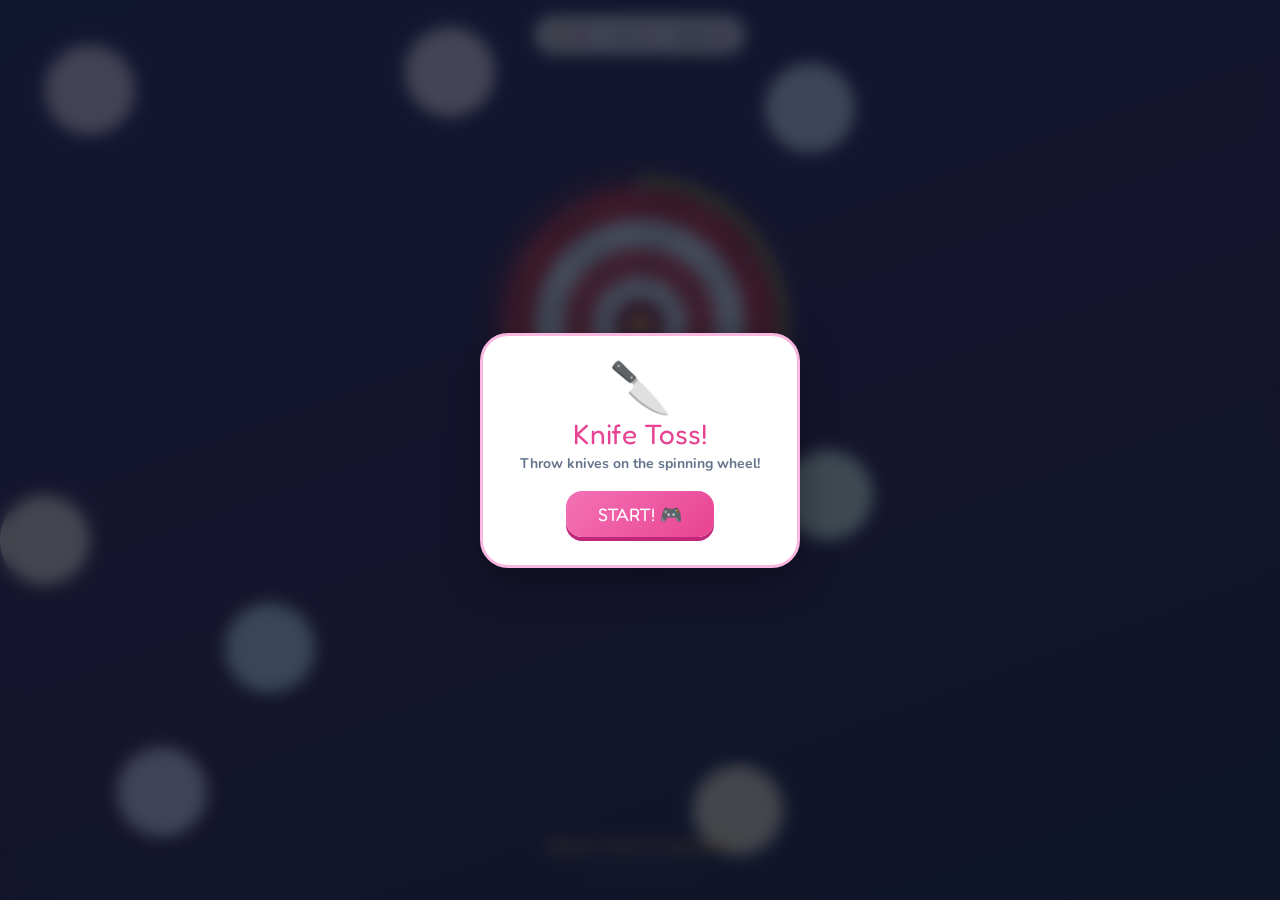
==== commit 5d163de9: "Enhance audio FX, pause state on overlay, remove sound icon & throw button, target spinner themes, a" ====
--- a/index.html
+++ b/index.html
@@ -23,9 +23,6 @@
       <span class="pill-divider"></span>
       <span class="pill-item">BEST <b id="best">0</b></span>
     </div>
-    <button class="audio-btn" id="audioBtn" title="Toggle Sound" aria-label="Toggle Sound">
-      <span id="audioIcon">🔊</span>
-    </button>
   </div>
 
   <!-- Message Overlay (Start / Level Advance / Game Over) -->
@@ -38,9 +35,6 @@
     </div>
   </div>
 
-  <!-- Tiny Floating Throw Button at Bottom -->
-  <button class="throw-btn" id="throwBtn">🔪 THROW</button>
-
   <script src="script.js"></script>
 </body>
 </html>
--- a/style.css
+++ b/style.css
@@ -36,7 +36,7 @@
   right: 16px;
   display: flex;
   align-items: center;
-  justify-content: space-between;
+  justify-content: center;
   z-index: 10;
   pointer-events: none;
 }
@@ -73,45 +73,7 @@
   background: rgba(0, 0, 0, 0.15);
 }
 
-.audio-btn {
-  pointer-events: auto;
-  width: 42px;
-  height: 42px;
-  border-radius: 50%;
-  border: none;
-  background: rgba(255, 255, 255, 0.92);
-  backdrop-filter: blur(10px);
-  box-shadow: 0 4px 16px rgba(0, 0, 0, 0.25);
-  cursor: pointer;
-  display: flex;
-  align-items: center;
-  justify-content: center;
-  font-size: 18px;
-  transition: transform 0.15s;
-}
-.audio-btn:active { transform: scale(0.92); }
 
-/* ── Tiny Floating Throw Button (Bottom Center) ── */
-.throw-btn {
-  position: absolute;
-  bottom: 22px;
-  left: 50%;
-  transform: translateX(-50%);
-  z-index: 10;
-  padding: 10px 28px;
-  min-height: 44px;
-  border: none;
-  border-radius: 50px;
-  background: linear-gradient(135deg, #f472b6 0%, #e84393 100%);
-  color: #fff;
-  font-family: 'Fredoka One', cursive;
-  font-size: 16px;
-  letter-spacing: 0.5px;
-  cursor: pointer;
-  box-shadow: 0 4px 18px rgba(232, 67, 147, 0.4), 0 3px 0 #c0277a;
-  transition: transform 0.1s, box-shadow 0.1s;
-}
-.throw-btn:active { transform: translateX(-50%) translateY(2px); box-shadow: 0 1px 0 #c0277a; }
 
 /* ── Message Overlay ───────────────────── */
 .overlay {
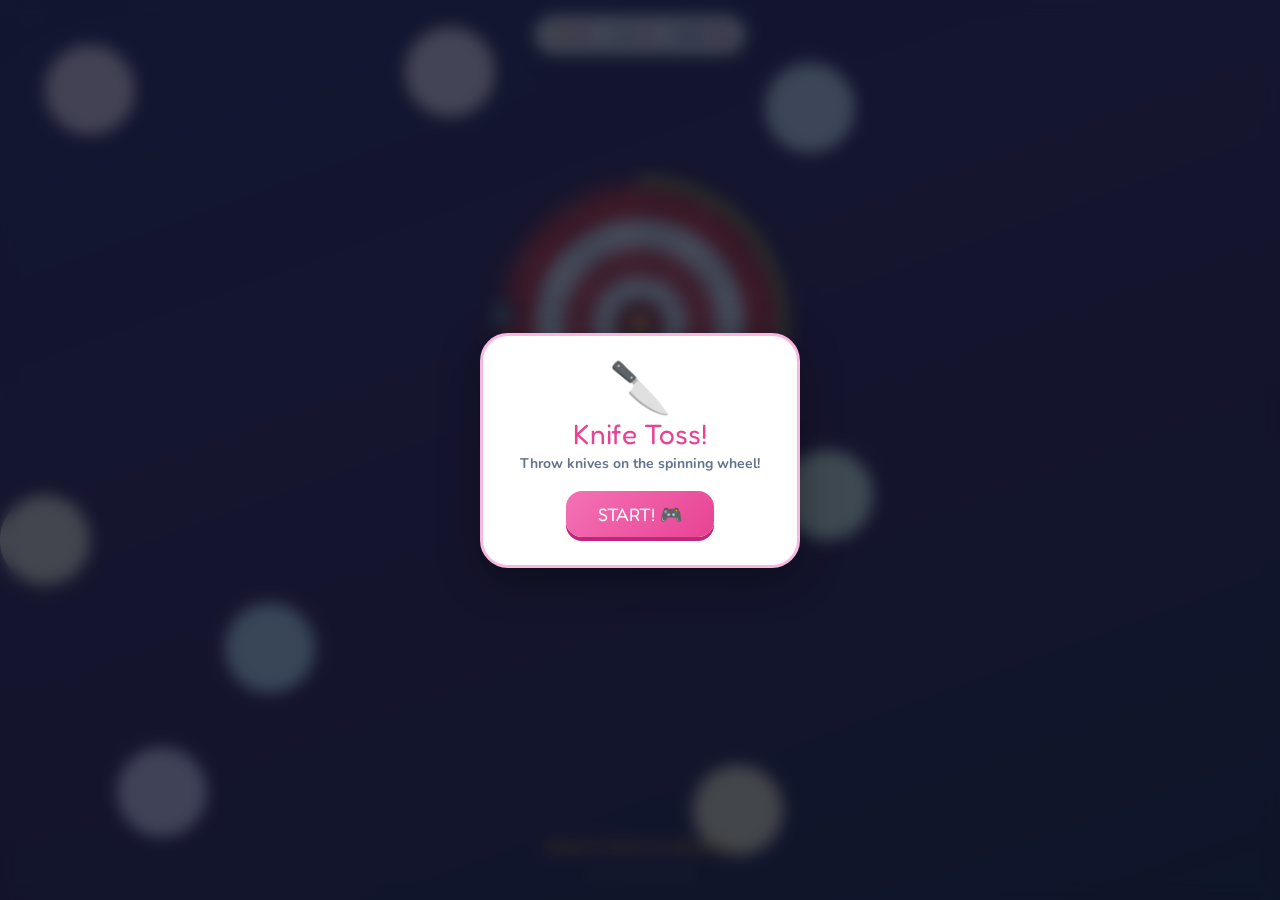
==== commit 4e0fc3b6: "Start speed at level 8 baseline and add stone/bomb/shield obstacles and bonus apples" ====
--- a/index.html
+++ b/index.html
@@ -30,7 +30,7 @@
     <div class="overlay-box">
       <div class="overlay-emoji" id="overlayEmoji">🔪</div>
       <div class="overlay-title" id="overlayTitle">Knife Toss!</div>
-      <div class="overlay-sub"  id="overlaySub">Throw knives on the spinning wheel!</div>
+      <div class="overlay-sub"  id="overlaySub">Throw knives on the fast spinner — avoid stones & bombs! 🪨💣</div>
       <button class="play-btn" id="playBtn">START! 🎮</button>
     </div>
   </div>
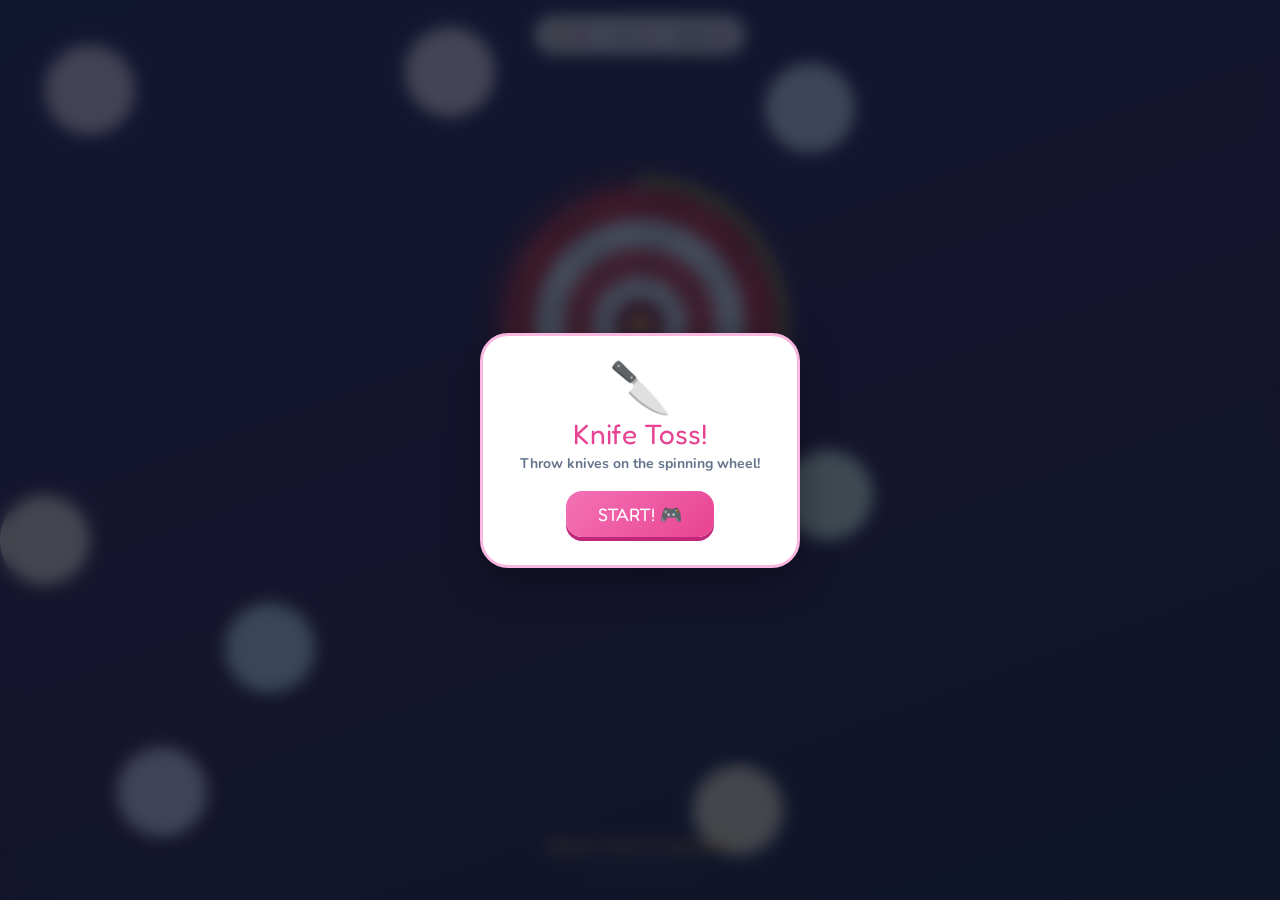
==== commit 37cdcd0e: "Smooth initial level speed progression and add obstacles starting from level 8 up to max 3 obstacles" ====
--- a/index.html
+++ b/index.html
@@ -30,7 +30,7 @@
     <div class="overlay-box">
       <div class="overlay-emoji" id="overlayEmoji">🔪</div>
       <div class="overlay-title" id="overlayTitle">Knife Toss!</div>
-      <div class="overlay-sub"  id="overlaySub">Throw knives on the fast spinner — avoid stones & bombs! 🪨💣</div>
+      <div class="overlay-sub"  id="overlaySub">Throw knives on the spinner — obstacles unlock at Level 8! 🪨</div>
       <button class="play-btn" id="playBtn">START! 🎮</button>
     </div>
   </div>
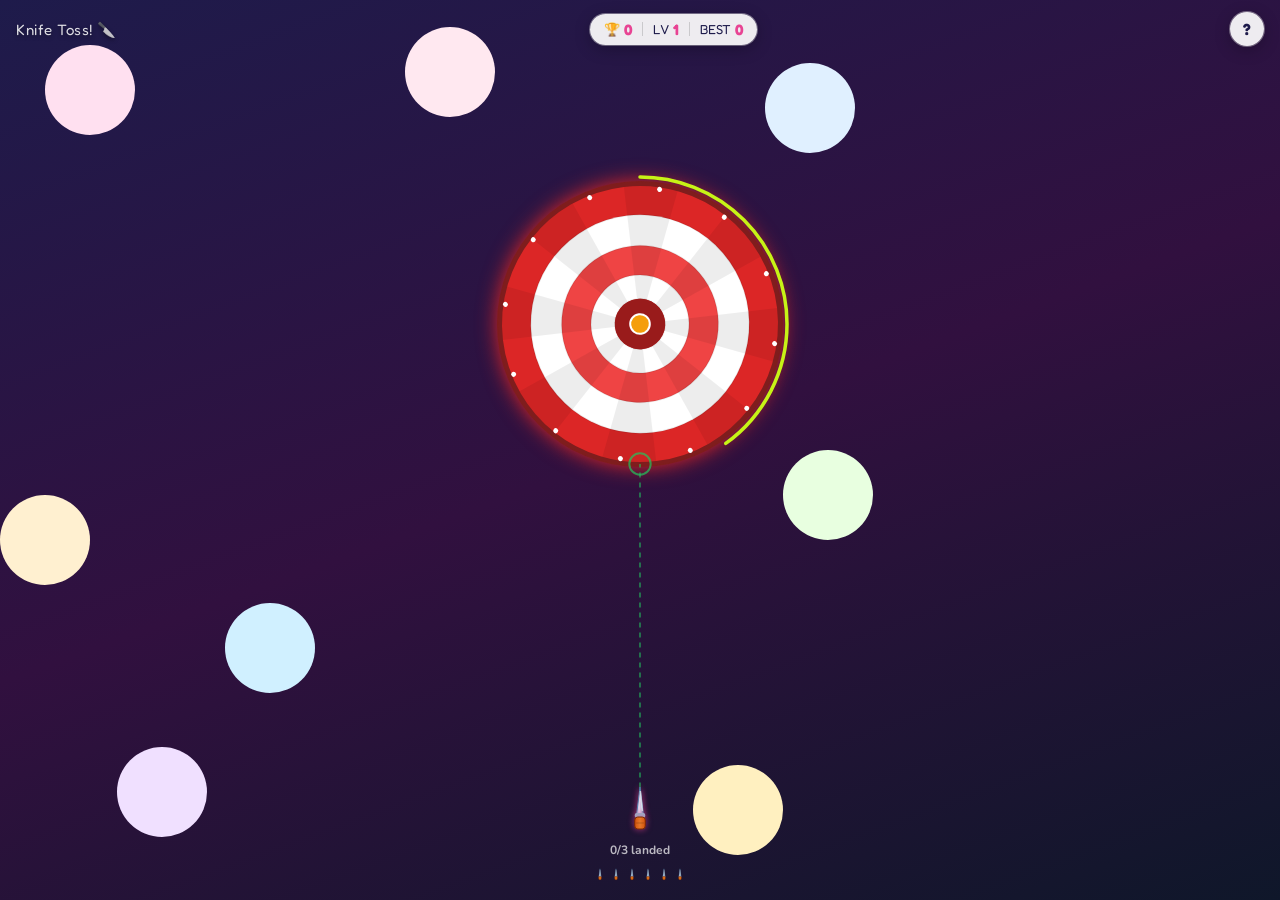
==== commit 914c6ada: "Implement playfield-first minimal UI and always-enabled audio system" ====
--- a/index.html
+++ b/index.html
@@ -11,27 +11,61 @@
 </head>
 <body>
 
-  <!-- Fullscreen Game Canvas -->
+  <!-- Fullscreen Game Canvas (Playfield First) -->
   <canvas id="arena"></canvas>
 
-  <!-- Minimalist Floating Top HUD Pill for Points -->
-  <div class="hud-bar">
-    <div class="score-pill">
-      <span class="pill-item">🏆 <b id="score">0</b></span>
-      <span class="pill-divider"></span>
-      <span class="pill-item">LVL <b id="level">1</b></span>
-      <span class="pill-divider"></span>
-      <span class="pill-item">BEST <b id="best">0</b></span>
+  <!-- Playfield-First Minimal Top HUD Header -->
+  <header class="top-header">
+    <div class="game-title">Knife Toss! 🔪</div>
+    <div class="hud-pill">
+      <span class="hud-item">🏆 <b id="score">0</b></span>
+      <span class="hud-divider"></span>
+      <span class="hud-item">LV <b id="level">1</b></span>
+      <span class="hud-divider"></span>
+      <span class="hud-item">BEST <b id="best">0</b></span>
+    </div>
+    <button class="help-btn" id="helpBtn" aria-label="How to Play">?</button>
+  </header>
+
+  <!-- How to Play Compact Overlay Modal -->
+  <div class="modal-backdrop hidden" id="helpModal">
+    <div class="modal-card">
+      <div class="modal-header">
+        <h3>How to Play</h3>
+        <button class="close-btn" id="closeHelpBtn" aria-label="Close">&times;</button>
+      </div>
+      <div class="modal-body">
+        <div class="help-item">
+          <span class="help-icon">🎮</span>
+          <span>Tap or Click to throw blade</span>
+        </div>
+        <div class="help-item">
+          <span class="help-icon">🎯</span>
+          <span>Land blades on the spinning wheel</span>
+        </div>
+        <div class="help-item">
+          <span class="help-icon">🪨</span>
+          <span>Avoid obstacles &amp; stuck blades</span>
+        </div>
+        <div class="help-item">
+          <span class="help-icon">⭐</span>
+          <span>Earn points &amp; reach higher levels</span>
+        </div>
+      </div>
     </div>
   </div>
 
-  <!-- Message Overlay (Start / Level Advance / Game Over) -->
-  <div class="overlay hidden" id="overlay">
-    <div class="overlay-box">
-      <div class="overlay-emoji" id="overlayEmoji">🔪</div>
-      <div class="overlay-title" id="overlayTitle">Knife Toss!</div>
-      <div class="overlay-sub"  id="overlaySub">Throw knives on the spinner — obstacles unlock at Level 8! 🪨</div>
-      <button class="play-btn" id="playBtn">START! 🎮</button>
+  <!-- Compact Game Over Modal -->
+  <div class="modal-backdrop hidden" id="gameOverModal">
+    <div class="modal-card game-over-card">
+      <div class="modal-emoji" id="gameOverEmoji">💥</div>
+      <h3 id="gameOverTitle">Game Over!</h3>
+      <p id="gameOverSub">Knife hit another blade!</p>
+      <div class="modal-stats">
+        <div>Score: <b id="finalScore">0</b></div>
+        <div>Best: <b id="finalBest">0</b></div>
+      </div>
+      <button class="retry-btn" id="retryBtn">PLAY AGAIN 🔄</button>
     </div>
   </div>
 
--- a/style.css
+++ b/style.css
@@ -17,7 +17,7 @@
   font-family: 'Nunito', 'Fredoka One', sans-serif;
 }
 
-/* ── Fullscreen Playfield Canvas ──────────── */
+/* ── Fullscreen Playfield Canvas (Visually Dominates Screen) ── */
 #arena {
   position: absolute;
   inset: 0;
@@ -26,112 +26,242 @@
   display: block;
   touch-action: none;
   background: linear-gradient(160deg, #1e1b4b 0%, #31103f 50%, #0f172a 100%);
-}
-
-/* ── Minimalist Floating Top HUD Pill for Points ── */
-.hud-bar {
+  z-index: 1;
+}
+
+/* ── Minimalist Top HUD Header ───────────────────────────── */
+.top-header {
   position: absolute;
-  top: 16px;
-  left: 16px;
-  right: 16px;
-  display: flex;
-  align-items: center;
-  justify-content: center;
+  top: 0;
+  left: 0;
+  right: 0;
+  padding: 12px 16px;
+  display: flex;
+  align-items: center;
+  justify-content: space-between;
   z-index: 10;
-  pointer-events: none;
-}
-
-.score-pill {
+  pointer-events: none; /* Allows canvas taps through empty header area */
+}
+
+.game-title {
+  pointer-events: auto;
+  font-family: 'Fredoka One', cursive;
+  font-size: 15px;
+  color: rgba(255, 255, 255, 0.85);
+  text-shadow: 0 2px 4px rgba(0, 0, 0, 0.4);
+  letter-spacing: 0.5px;
+}
+
+/* ── Extremely Compact Floating HUD Pill ──────────────────── */
+.hud-pill {
   pointer-events: auto;
   display: inline-flex;
   align-items: center;
-  gap: 12px;
+  gap: 10px;
   background: rgba(255, 255, 255, 0.92);
   backdrop-filter: blur(10px);
-  padding: 8px 18px;
+  padding: 6px 14px;
   border-radius: 50px;
-  box-shadow: 0 4px 20px rgba(0, 0, 0, 0.3), 0 0 0 2px rgba(255, 255, 255, 0.35);
-  font-family: 'Fredoka One', cursive;
+  box-shadow: 0 4px 16px rgba(0, 0, 0, 0.25), 0 0 0 1px rgba(255, 255, 255, 0.4);
+  font-family: 'Fredoka One', cursive;
+  font-size: 13px;
+  color: #1e1b4b;
+}
+
+.hud-item {
+  display: flex;
+  align-items: center;
+  gap: 4px;
+}
+
+.hud-item b {
+  color: #e84393;
   font-size: 15px;
+}
+
+.hud-divider {
+  width: 1px;
+  height: 14px;
+  background: rgba(0, 0, 0, 0.15);
+}
+
+/* ── Small Circular ? Help Button ─────────────────────────── */
+.help-btn {
+  pointer-events: auto;
+  width: 34px;
+  height: 34px;
+  border-radius: 50%;
+  border: none;
+  background: rgba(255, 255, 255, 0.92);
+  backdrop-filter: blur(10px);
   color: #1e1b4b;
-}
-
-.pill-item {
-  display: flex;
-  align-items: center;
-  gap: 5px;
-}
-
-.pill-item b {
-  color: #e84393;
-  font-size: 18px;
-}
-
-.pill-divider {
-  width: 1px;
-  height: 16px;
-  background: rgba(0, 0, 0, 0.15);
-}
-
-
-
-/* ── Message Overlay ───────────────────── */
-.overlay {
+  font-family: 'Fredoka One', cursive;
+  font-size: 16px;
+  font-weight: bold;
+  cursor: pointer;
+  box-shadow: 0 4px 16px rgba(0, 0, 0, 0.25), 0 0 0 1px rgba(255, 255, 255, 0.4);
+  display: flex;
+  align-items: center;
+  justify-content: center;
+  transition: transform 0.12s ease, background 0.12s ease;
+}
+
+.help-btn:active {
+  transform: scale(0.92);
+  background: #ffffff;
+}
+
+/* ── Modal Overlay Backdrop & Compact Cards ───────────────── */
+.modal-backdrop {
   position: absolute;
   inset: 0;
-  background: rgba(15, 23, 42, 0.78);
-  backdrop-filter: blur(8px);
+  background: rgba(15, 23, 42, 0.65);
+  backdrop-filter: blur(6px);
   display: flex;
   align-items: center;
   justify-content: center;
-  z-index: 20;
-}
-
-.overlay-box {
+  z-index: 50;
+  padding: 16px;
+  animation: fadeIn 0.15s ease-out;
+}
+
+.modal-card {
+  background: #ffffff;
+  border-radius: 20px;
+  border: 2px solid #f9b8df;
+  padding: 20px;
+  width: 90%;
+  max-width: 300px;
+  box-shadow: 0 12px 36px rgba(0, 0, 0, 0.35);
+  text-align: left;
+  animation: modalPop 0.18s cubic-bezier(0.175, 0.885, 0.32, 1.275);
+}
+
+.modal-header {
+  display: flex;
+  align-items: center;
+  justify-content: space-between;
+  border-bottom: 1px solid #f1f5f9;
+  padding-bottom: 8px;
+  margin-bottom: 12px;
+}
+
+.modal-header h3 {
+  margin: 0;
+  font-family: 'Fredoka One', cursive;
+  font-size: 18px;
+  color: #e84393;
+}
+
+.close-btn {
+  background: none;
+  border: none;
+  font-size: 22px;
+  color: #64748b;
+  cursor: pointer;
+  line-height: 1;
+  padding: 0 4px;
+  transition: color 0.1s;
+}
+
+.close-btn:hover {
+  color: #0f172a;
+}
+
+.modal-body {
+  display: flex;
+  flex-direction: column;
+  gap: 10px;
+}
+
+.help-item {
+  display: flex;
+  align-items: center;
+  gap: 10px;
+  font-size: 13px;
+  font-weight: 700;
+  color: #334155;
+}
+
+.help-icon {
+  font-size: 18px;
+  width: 24px;
   text-align: center;
-  padding: 28px 24px;
-  background: #ffffff;
-  border-radius: 28px;
-  border: 3px solid #f9b8df;
-  box-shadow: 0 12px 40px rgba(0, 0, 0, 0.35);
-  max-width: 320px;
-  width: 85%;
-}
-
-.overlay-emoji {
-  font-size: 50px;
+}
+
+/* ── Game Over Compact Modal Styling ─────────────────────── */
+.game-over-card {
+  text-align: center;
+}
+
+.modal-emoji {
+  font-size: 44px;
   line-height: 1;
-  margin-bottom: 6px;
-}
-
-.overlay-title {
-  font-family: 'Fredoka One', cursive;
-  font-size: 28px;
-  color: #e84393;
-  line-height: 1;
-  margin-bottom: 6px;
-}
-
-.overlay-sub {
+  margin-bottom: 4px;
+}
+
+.modal-card h3 {
+  margin: 4px 0;
+  font-family: 'Fredoka One', cursive;
+  font-size: 22px;
+  color: #e84393;
+}
+
+.modal-card p {
+  margin: 0 0 10px 0;
+  font-size: 13px;
+  font-weight: 700;
+  color: #64748b;
+}
+
+.modal-stats {
+  display: flex;
+  justify-content: center;
+  gap: 18px;
+  margin: 12px 0;
+  padding: 8px;
+  background: #f8fafc;
+  border-radius: 12px;
   font-size: 14px;
   font-weight: 700;
-  color: #64748b;
-  margin-bottom: 18px;
-}
-
-.play-btn {
+  color: #334155;
+}
+
+.modal-stats b {
+  color: #e84393;
+  font-size: 16px;
+}
+
+.retry-btn {
+  width: 100%;
   background: linear-gradient(135deg, #f472b6, #e84393);
   color: #fff;
   border: none;
-  border-radius: 16px;
-  padding: 12px 32px;
-  font-family: 'Fredoka One', cursive;
-  font-size: 18px;
+  border-radius: 14px;
+  padding: 10px 20px;
+  font-family: 'Fredoka One', cursive;
+  font-size: 16px;
   cursor: pointer;
   box-shadow: 0 4px 0 #c0277a;
   transition: transform 0.12s;
-  display: inline-block;
-}
-.play-btn:active { transform: translateY(2px); box-shadow: 0 2px 0 #c0277a; }
-
-.hidden { display: none !important; }
+  margin-top: 6px;
+}
+
+.retry-btn:active {
+  transform: translateY(2px);
+  box-shadow: 0 2px 0 #c0277a;
+}
+
+.hidden {
+  display: none !important;
+}
+
+@keyframes fadeIn {
+  from { opacity: 0; }
+  to { opacity: 1; }
+}
+
+@keyframes modalPop {
+  from { transform: scale(0.88); opacity: 0; }
+  to { transform: scale(1); opacity: 1; }
+}
